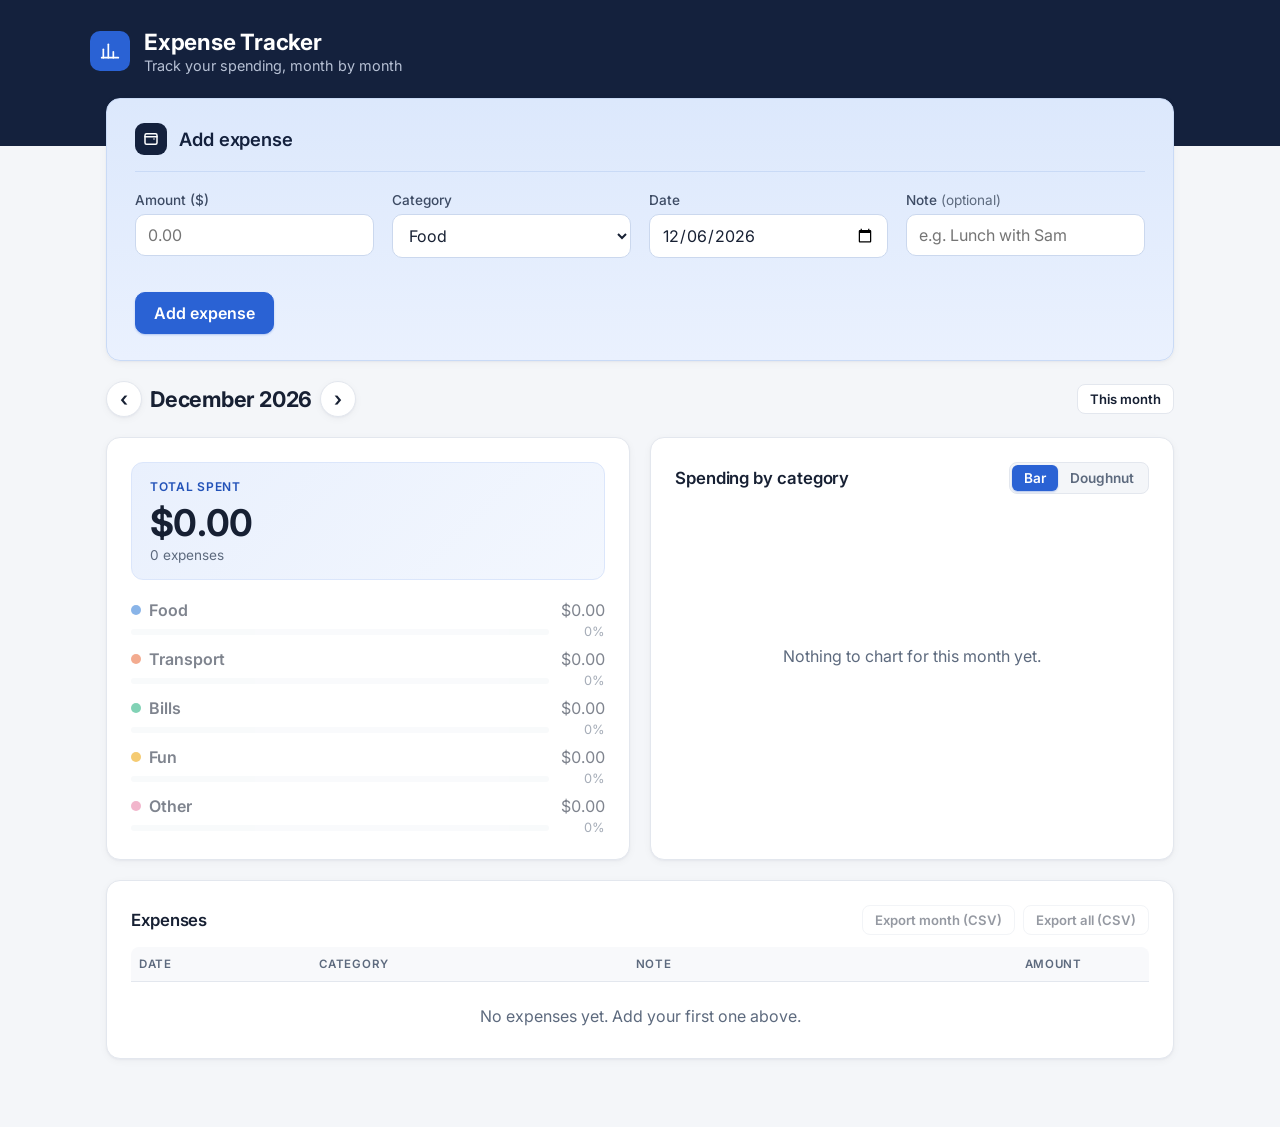
==== expenses/index.html @ 23d6e09b "Add the Expense Tracker to the portfolio Adds a featured project card with a screenshot, and the bui" ====
<!doctype html>
<html lang="en">
  <head>
    <meta charset="UTF-8" />
    <meta name="viewport" content="width=device-width, initial-scale=1.0" />
    <title>Expense Tracker</title>
    <link rel="preconnect" href="https://fonts.googleapis.com" />
    <link rel="preconnect" href="https://fonts.gstatic.com" crossorigin />
    <link
      href="https://fonts.googleapis.com/css2?family=Inter:wght@400;500;600;700&display=swap"
      rel="stylesheet"
    />
    <script type="module" crossorigin src="./assets/index-Kgzw_HS0.js"></script>
    <link rel="stylesheet" crossorigin href="./assets/index-BFPLf8Fb.css">
  </head>
  <body>
    <header class="site-header">
      <div class="site-header-inner">
        <span class="brand-mark" aria-hidden="true">
          <svg viewBox="0 0 24 24" width="20" height="20" fill="none" stroke="currentColor" stroke-width="2" stroke-linecap="round" stroke-linejoin="round">
            <path d="M4 20V10" />
            <path d="M10 20V4" />
            <path d="M16 20v-7" />
            <path d="M22 20H2" />
          </svg>
        </span>
        <div>
          <h1>Expense Tracker</h1>
          <p class="tagline">Track your spending, month by month</p>
        </div>
      </div>
    </header>

    <main class="layout">
      <section class="card form-card" aria-labelledby="form-title">
        <div class="form-heading">
          <span class="form-icon" aria-hidden="true">
            <svg viewBox="0 0 24 24" width="18" height="18" fill="none" stroke="currentColor" stroke-width="2" stroke-linecap="round" stroke-linejoin="round">
              <path d="M4 7a2 2 0 0 1 2-2h12a2 2 0 0 1 2 2v10a2 2 0 0 1-2 2H6a2 2 0 0 1-2-2z" />
              <path d="M16 12h.01" />
              <path d="M4 9h16" />
            </svg>
          </span>
          <h2 id="form-title">Add expense</h2>
        </div>
        <form id="expense-form" novalidate>
          <div class="field">
            <label for="amount">Amount ($)</label>
            <input
              id="amount"
              name="amount"
              type="text"
              inputmode="decimal"
              autocomplete="off"
              placeholder="0.00"
              aria-describedby="amount-error"
            />
            <p class="field-error" id="amount-error" aria-live="polite"></p>
          </div>

          <div class="field">
            <label for="category">Category</label>
            <select id="category" name="category" aria-describedby="category-error"></select>
            <p class="field-error" id="category-error" aria-live="polite"></p>
          </div>

          <div class="field">
            <label for="date">Date</label>
            <input id="date" name="date" type="date" aria-describedby="date-error" />
            <p class="field-error" id="date-error" aria-live="polite"></p>
          </div>

          <div class="field">
            <label for="note">Note <span class="optional">(optional)</span></label>
            <input
              id="note"
              name="note"
              type="text"
              maxlength="200"
              autocomplete="off"
              placeholder="e.g. Lunch with Sam"
              aria-describedby="note-error"
            />
            <p class="field-error" id="note-error" aria-live="polite"></p>
          </div>

          <div class="form-actions">
            <button type="submit" class="btn btn-primary" id="submit-btn">Add expense</button>
            <button type="button" class="btn" id="cancel-edit" hidden>Cancel</button>
          </div>
        </form>
      </section>

      <nav class="month-bar" aria-label="Choose month">
        <button type="button" class="btn btn-icon" id="prev-month" aria-label="Previous month">‹</button>
        <h2 class="month-label" id="month-label" aria-live="polite"></h2>
        <button type="button" class="btn btn-icon" id="next-month" aria-label="Next month">›</button>
        <button type="button" class="btn btn-small" id="this-month">This month</button>
      </nav>

      <div class="overview">
        <section class="card summary-card" aria-labelledby="summary-title">
          <h2 id="summary-title" class="visually-hidden">Totals</h2>
          <div class="summary-hero">
            <p class="summary-label">Total spent</p>
            <p class="summary-total" id="month-total">$0.00</p>
            <p class="summary-count muted" id="month-count"></p>
          </div>
          <ul class="category-totals" id="category-totals"></ul>
        </section>

        <section class="card chart-card" aria-labelledby="chart-title">
          <div class="card-header">
            <h2 id="chart-title">Spending by category</h2>
            <div class="segmented" role="group" aria-label="Chart type">
              <button type="button" class="segment" data-chart-type="bar" aria-pressed="true">Bar</button>
              <button type="button" class="segment" data-chart-type="doughnut" aria-pressed="false">Doughnut</button>
            </div>
          </div>
          <div class="chart-box">
            <canvas id="spending-chart" role="img" aria-label="Spending by category chart"></canvas>
            <p class="chart-empty muted" id="chart-empty" hidden>Nothing to chart for this month yet.</p>
          </div>
        </section>
      </div>

      <section class="card list-card" aria-labelledby="list-title">
        <div class="card-header">
          <h2 id="list-title">Expenses</h2>
          <div class="export-actions">
            <button type="button" class="btn btn-small" id="export-month">Export month (CSV)</button>
            <button type="button" class="btn btn-small" id="export-all">Export all (CSV)</button>
          </div>
        </div>
        <div class="table-wrap">
          <table class="expense-table">
            <thead>
              <tr>
                <th scope="col">Date</th>
                <th scope="col">Category</th>
                <th scope="col">Note</th>
                <th scope="col" class="num">Amount</th>
                <th scope="col"><span class="visually-hidden">Actions</span></th>
              </tr>
            </thead>
            <tbody id="expense-rows"></tbody>
          </table>
        </div>
        <p class="empty-state" id="empty-state" hidden></p>
      </section>
    </main>

  </body>
</html>
---- expenses/assets/index-BFPLf8Fb.css ----
:root{--bg:#f4f6f9;--surface:#fff;--surface-sunken:#f8f9fb;--text:#172033;--muted:#5d6a7e;--border:#e3e7ee;--accent:#2a62d4;--accent-hover:#2252b8;--accent-soft:#e9f0fd;--accent-text:#fff;--header:#14213d;--danger:#c4372f;--radius:14px;--shadow:0 1px 2px #1018280a, 0 2px 8px #1018280a;-webkit-font-smoothing:antialiased;color:var(--text);background:var(--bg);font-family:Inter,system-ui,-apple-system,Segoe UI,Roboto,sans-serif}*,:before,:after{box-sizing:border-box}body{background:var(--bg);margin:0}.site-header{background:var(--header);color:#fff;padding:28px 16px 72px}.site-header-inner{align-items:center;gap:14px;max-width:1100px;margin:0 auto;display:flex}.brand-mark{background:var(--accent);color:#fff;border-radius:10px;flex:none;place-items:center;width:40px;height:40px;display:grid}.site-header h1{letter-spacing:-.01em;margin:0;font-size:1.4rem;font-weight:700}.tagline{color:#b6c0d4;margin:2px 0 0;font-size:.9rem}.layout{max-width:1100px;margin:-48px auto 0;padding:0 16px 48px}h2{letter-spacing:-.005em;margin:0 0 16px;font-size:1.05rem;font-weight:600}.card{background:var(--surface);border:1px solid var(--border);border-radius:var(--radius);box-shadow:var(--shadow);min-width:0;margin-bottom:20px;padding:24px}.form-card{--form-line:#c9daf6;border-color:var(--form-line);background:linear-gradient(#dce8fc 0%,#eaf1fe 100%);padding:24px 28px 26px}.form-heading{border-bottom:1px solid var(--form-line);align-items:center;gap:12px;margin-bottom:20px;padding-bottom:16px;display:flex}.form-heading h2{color:var(--header);margin:0;font-size:1.15rem}.form-card label{color:#3d4b64}.form-card input,.form-card select{background:var(--surface);border-color:#cbd8ee}.form-card input:hover,.form-card select:hover{border-color:#aebfdf}.form-icon{background:var(--header);color:#fff;border-radius:9px;flex:none;place-items:center;width:32px;height:32px;display:grid}#expense-form{grid-template-columns:repeat(auto-fit,minmax(180px,1fr));align-items:start;gap:2px 18px;display:grid}@media (width>=860px){#expense-form{grid-template-columns:repeat(4,minmax(0,1fr))}}.field{flex-direction:column;gap:6px;display:flex}label{color:var(--muted);font-size:.85rem;font-weight:500}.optional{color:var(--muted);font-weight:400}input,select{font:inherit;border:1px solid var(--border);background:var(--surface-sunken);color:var(--text);border-radius:10px;width:100%;min-width:0;padding:10px 12px;transition:border-color .15s,box-shadow .15s,background-color .15s}input:hover,select:hover{border-color:#cfd6e1}input:focus-visible,select:focus-visible{background:var(--surface);border-color:var(--accent);outline:none;box-shadow:0 0 0 3px #2a62d42e}.btn:focus-visible{outline:2px solid var(--accent);outline-offset:2px}input[aria-invalid=true],select[aria-invalid=true]{border-color:var(--danger);box-shadow:0 0 0 3px #c4372f1f}.field-error{color:var(--danger);min-height:1.2em;margin:0;font-size:.85rem}.form-actions{grid-column:1/-1;gap:10px;margin-top:10px;display:flex}.btn{font:inherit;border:1px solid var(--border);background:var(--surface);color:var(--text);cursor:pointer;border-radius:10px;padding:10px 18px;font-weight:600;transition:background-color .15s,border-color .15s,box-shadow .15s}.btn:hover{background:var(--surface-sunken);border-color:#cfd6e1}.btn-primary{background:var(--accent);border-color:var(--accent);color:var(--accent-text);box-shadow:0 1px 2px #2a62d44d}.btn-primary:hover{background:var(--accent-hover);border-color:var(--accent-hover)}.btn-small{border-radius:8px;padding:6px 12px;font-size:.82rem}.btn-danger{color:var(--danger)}.btn-danger:hover{background:#fdf1f0;border-color:#f1cdca}.month-bar{flex-wrap:wrap;align-items:center;gap:8px;margin:8px 0 20px;display:flex}.month-label{letter-spacing:-.01em;text-align:center;min-width:11ch;margin:0;font-size:1.35rem;font-weight:700}.btn-icon{width:36px;height:36px;box-shadow:var(--shadow);border-radius:50%;padding:0;font-size:1.25rem;line-height:1}#this-month{margin-left:auto}.overview{grid-template-columns:repeat(auto-fit,minmax(280px,1fr));gap:20px;margin-bottom:20px;display:grid}.overview .card{margin-bottom:0}.summary-hero{background:linear-gradient(135deg, var(--accent-soft), #f3f7fe);border:1px solid #dbe6fb;border-radius:12px;margin-bottom:20px;padding:16px 18px}.summary-label{color:var(--accent-hover);text-transform:uppercase;letter-spacing:.06em;margin:0;font-size:.75rem;font-weight:600}.summary-total{letter-spacing:-.02em;font-variant-numeric:tabular-nums;margin:6px 0 2px;font-size:2.3rem;font-weight:700}.summary-count{margin:0;font-size:.85rem}.category-totals{gap:10px;margin:0;padding:0;list-style:none;display:grid}.category-total{grid-template-columns:1fr auto;grid-template-areas:"name amount""bar share";align-items:center;gap:4px 12px;display:grid}.category-total.is-zero{opacity:.55}.category-name{grid-area:name;align-items:center;gap:8px;font-weight:600;display:flex}.dot{border-radius:50%;flex:none;width:10px;height:10px}.category-amount{text-align:right;font-variant-numeric:tabular-nums;grid-area:amount}.share-bar{background:var(--bg);border-radius:999px;grid-area:bar;height:6px;overflow:hidden}.share-bar>span{border-radius:999px;height:100%;display:block}.category-share{text-align:right;grid-area:share;min-width:4ch;font-size:.8rem}.card-header{flex-wrap:wrap;justify-content:space-between;align-items:center;gap:12px;margin-bottom:12px;display:flex}.card-header h2{margin:0}.segmented{border:1px solid var(--border);background:var(--bg);border-radius:8px;padding:2px;display:inline-flex}.segment{font:inherit;color:var(--muted);cursor:pointer;background:0 0;border:0;border-radius:6px;padding:5px 12px;font-size:.85rem;font-weight:600;transition:background-color .15s,color .15s}.segment:hover{color:var(--text)}.segment[aria-pressed=true]{background:var(--accent);color:var(--accent-text);box-shadow:0 1px 2px #2a62d459}.segment:focus-visible{outline:2px solid var(--accent);outline-offset:1px}.chart-box{height:300px;position:relative}.chart-box canvas[hidden]{display:none}.chart-empty{text-align:center;place-items:center;margin:0;display:grid;position:absolute;inset:0}.chart-empty[hidden]{display:none}.export-actions{flex-wrap:wrap;gap:8px;display:flex}.btn:disabled{opacity:.45;cursor:not-allowed}.btn:disabled:hover{background:var(--surface)}.table-wrap{overflow-x:auto}.expense-table{border-collapse:collapse;width:100%;font-size:.95rem}.expense-table th,.expense-table td{text-align:left;border-bottom:1px solid var(--border);vertical-align:middle;padding:10px 8px}.expense-table th{text-transform:uppercase;letter-spacing:.06em;color:var(--muted);background:var(--surface-sunken);font-size:.72rem;font-weight:600}.expense-table th:first-child{border-top-left-radius:8px}.expense-table th:last-child{border-top-right-radius:8px}.expense-table tbody tr{transition:background-color .12s}.expense-table tbody tr:hover td{background:var(--surface-sunken)}.expense-table .num{text-align:right;font-variant-numeric:tabular-nums;white-space:nowrap;font-weight:600}.expense-table .date{white-space:nowrap}.expense-table .note{overflow-wrap:anywhere}.expense-table .actions{text-align:right;white-space:nowrap}.expense-table .actions .btn+.btn{margin-left:6px}.expense-table tr.is-editing td,.expense-table tbody tr.is-editing:hover td{background:var(--accent-soft)}.muted{color:var(--muted)}.badge{border:1px solid var(--border);background:var(--surface);white-space:nowrap;border-radius:999px;align-items:center;gap:6px;padding:2px 10px 2px 8px;font-size:.8rem;font-weight:500;display:inline-flex}.empty-state{color:var(--muted);text-align:center;margin:0;padding:24px 0 8px}.visually-hidden{clip:rect(0 0 0 0);white-space:nowrap;width:1px;height:1px;position:absolute;overflow:hidden}@media (width<=600px){.card{padding:16px}.form-card{padding:20px 18px}.summary-total{font-size:1.9rem}.month-label{min-width:0;font-size:1.15rem}.expense-table thead{clip:rect(0 0 0 0);width:1px;height:1px;position:absolute;overflow:hidden}.expense-table,.expense-table tbody{display:block}.expense-table tr{border-bottom:1px solid var(--border);grid-template-columns:1fr auto;grid-template-areas:"category amount""note note""date actions";align-items:center;gap:6px 12px;padding:12px 0;display:grid}.expense-table td{border:0;padding:0}.expense-table td:first-child{color:var(--muted);grid-area:date;font-size:.85rem}.expense-table td:nth-child(2){grid-area:category}.expense-table td:nth-child(3){grid-area:note}.expense-table td:nth-child(3).muted{display:none}.expense-table td:nth-child(4){grid-area:amount;font-weight:700}.expense-table td:nth-child(5){grid-area:actions}.site-header{padding:22px 16px 64px}.expense-table tbody tr:hover td{background:0 0}.expense-table tr.is-editing{background:var(--accent-soft);border-radius:8px;margin:0 -8px;padding:12px 8px}.expense-table tr.is-editing td{background:0 0}}
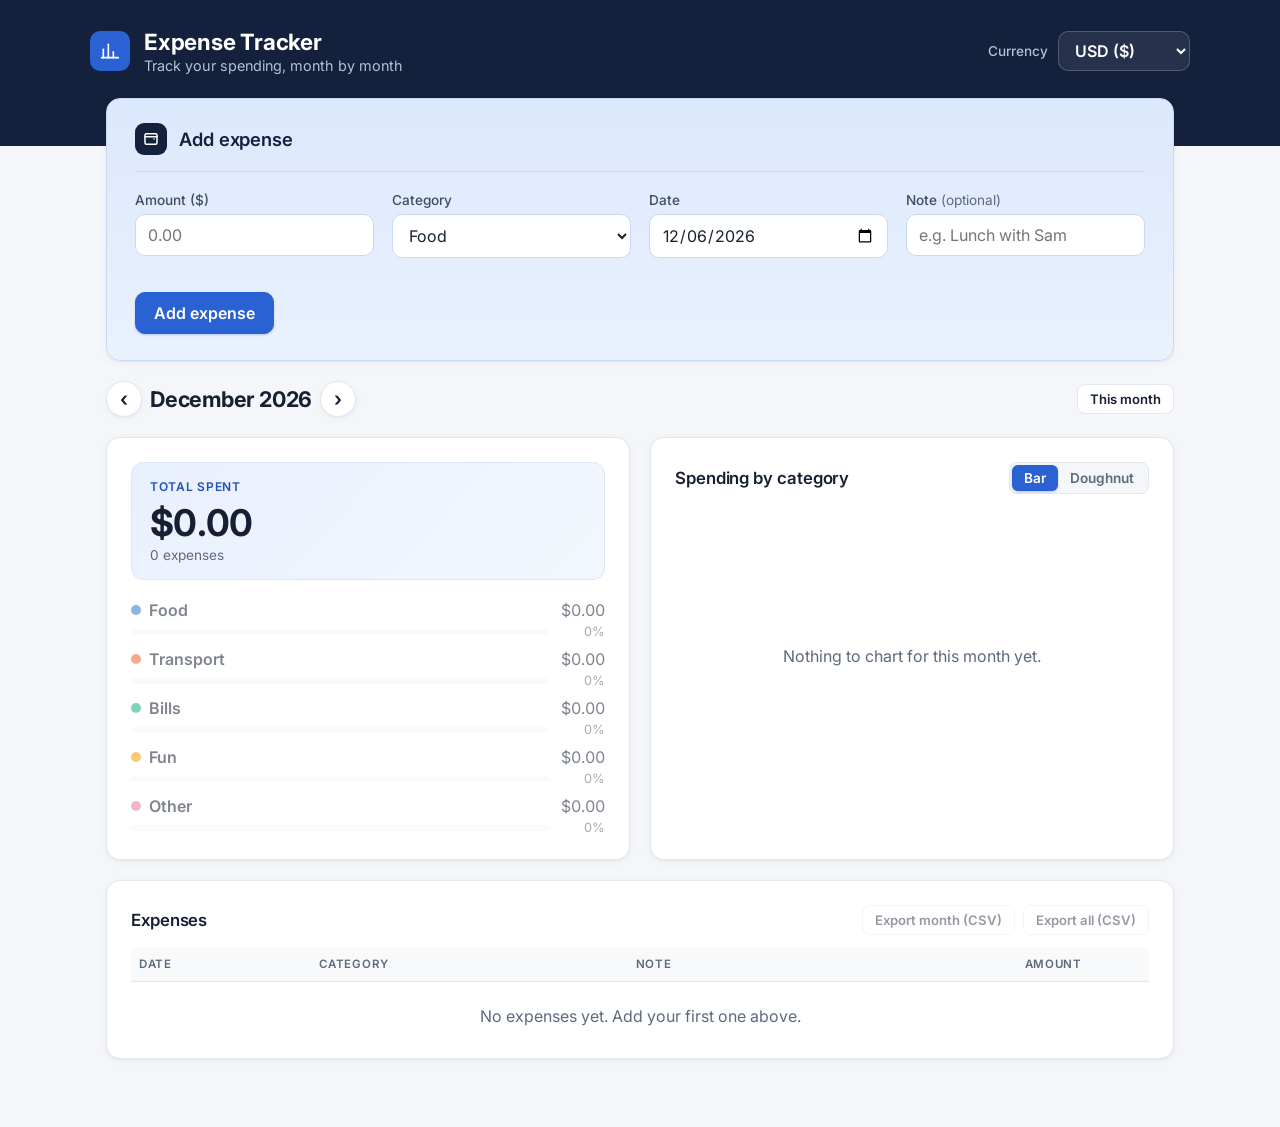
==== commit 5bcd8bff: "Let visitors choose the Expense Tracker's currency Co-Authored-By: Claude Opus 5.5 <noreply@anthropi" ====
--- a/expenses/index.html
+++ b/expenses/index.html
@@ -10,8 +10,8 @@
       href="https://fonts.googleapis.com/css2?family=Inter:wght@400;500;600;700&display=swap"
       rel="stylesheet"
     />
-    <script type="module" crossorigin src="./assets/index-Kgzw_HS0.js"></script>
-    <link rel="stylesheet" crossorigin href="./assets/index-BFPLf8Fb.css">
+    <script type="module" crossorigin src="./assets/index-CrX6tyb3.js"></script>
+    <link rel="stylesheet" crossorigin href="./assets/index-DfqRfkh4.css">
   </head>
   <body>
     <header class="site-header">
@@ -27,6 +27,10 @@
         <div>
           <h1>Expense Tracker</h1>
           <p class="tagline">Track your spending, month by month</p>
+        </div>
+        <div class="currency-picker">
+          <label for="currency">Currency</label>
+          <select id="currency" title="Changes the currency shown. Amounts are not converted."></select>
         </div>
       </div>
     </header>
@@ -45,7 +49,7 @@
         </div>
         <form id="expense-form" novalidate>
           <div class="field">
-            <label for="amount">Amount ($)</label>
+            <label for="amount">Amount (<span id="amount-symbol">$</span>)</label>
             <input
               id="amount"
               name="amount"
--- a/expenses/assets/index-DfqRfkh4.css
+++ b/expenses/assets/index-DfqRfkh4.css
@@ -0,0 +1 @@
+:root{--bg:#f4f6f9;--surface:#fff;--surface-sunken:#f8f9fb;--text:#172033;--muted:#5d6a7e;--border:#e3e7ee;--accent:#2a62d4;--accent-hover:#2252b8;--accent-soft:#e9f0fd;--accent-text:#fff;--header:#14213d;--danger:#c4372f;--radius:14px;--shadow:0 1px 2px #1018280a, 0 2px 8px #1018280a;-webkit-font-smoothing:antialiased;color:var(--text);background:var(--bg);font-family:Inter,system-ui,-apple-system,Segoe UI,Roboto,sans-serif}*,:before,:after{box-sizing:border-box}body{background:var(--bg);margin:0}.site-header{background:var(--header);color:#fff;padding:28px 16px 72px}.site-header-inner{align-items:center;gap:14px;max-width:1100px;margin:0 auto;display:flex}.brand-mark{background:var(--accent);color:#fff;border-radius:10px;flex:none;place-items:center;width:40px;height:40px;display:grid}.site-header h1{letter-spacing:-.01em;margin:0;font-size:1.4rem;font-weight:700}.tagline{color:#b6c0d4;margin:2px 0 0;font-size:.9rem}.currency-picker{align-items:center;gap:10px;margin-left:auto;display:flex}.currency-picker label{color:#b6c0d4;font-size:.85rem}.currency-picker select{color:#fff;cursor:pointer;background:#ffffff14;border-color:#fff3;width:auto;padding:8px 12px;font-weight:600}.currency-picker select:hover{border-color:#fff6}.currency-picker select:focus-visible{background:#ffffff1f;border-color:#fff;box-shadow:0 0 0 3px #fff3}.currency-picker option{color:var(--text);background:var(--surface)}.layout{max-width:1100px;margin:-48px auto 0;padding:0 16px 48px}h2{letter-spacing:-.005em;margin:0 0 16px;font-size:1.05rem;font-weight:600}.card{background:var(--surface);border:1px solid var(--border);border-radius:var(--radius);box-shadow:var(--shadow);min-width:0;margin-bottom:20px;padding:24px}.form-card{--form-line:#c9daf6;border-color:var(--form-line);background:linear-gradient(#dce8fc 0%,#eaf1fe 100%);padding:24px 28px 26px}.form-heading{border-bottom:1px solid var(--form-line);align-items:center;gap:12px;margin-bottom:20px;padding-bottom:16px;display:flex}.form-heading h2{color:var(--header);margin:0;font-size:1.15rem}.form-card label{color:#3d4b64}.form-card input,.form-card select{background:var(--surface);border-color:#cbd8ee}.form-card input:hover,.form-card select:hover{border-color:#aebfdf}.form-icon{background:var(--header);color:#fff;border-radius:9px;flex:none;place-items:center;width:32px;height:32px;display:grid}#expense-form{grid-template-columns:repeat(auto-fit,minmax(180px,1fr));align-items:start;gap:2px 18px;display:grid}@media (width>=860px){#expense-form{grid-template-columns:repeat(4,minmax(0,1fr))}}.field{flex-direction:column;gap:6px;display:flex}label{color:var(--muted);font-size:.85rem;font-weight:500}.optional{color:var(--muted);font-weight:400}input,select{font:inherit;border:1px solid var(--border);background:var(--surface-sunken);color:var(--text);border-radius:10px;width:100%;min-width:0;padding:10px 12px;transition:border-color .15s,box-shadow .15s,background-color .15s}input:hover,select:hover{border-color:#cfd6e1}input:focus-visible,select:focus-visible{background:var(--surface);border-color:var(--accent);outline:none;box-shadow:0 0 0 3px #2a62d42e}.btn:focus-visible{outline:2px solid var(--accent);outline-offset:2px}input[aria-invalid=true],select[aria-invalid=true]{border-color:var(--danger);box-shadow:0 0 0 3px #c4372f1f}.field-error{color:var(--danger);min-height:1.2em;margin:0;font-size:.85rem}.form-actions{grid-column:1/-1;gap:10px;margin-top:10px;display:flex}.btn{font:inherit;border:1px solid var(--border);background:var(--surface);color:var(--text);cursor:pointer;border-radius:10px;padding:10px 18px;font-weight:600;transition:background-color .15s,border-color .15s,box-shadow .15s}.btn:hover{background:var(--surface-sunken);border-color:#cfd6e1}.btn-primary{background:var(--accent);border-color:var(--accent);color:var(--accent-text);box-shadow:0 1px 2px #2a62d44d}.btn-primary:hover{background:var(--accent-hover);border-color:var(--accent-hover)}.btn-small{border-radius:8px;padding:6px 12px;font-size:.82rem}.btn-danger{color:var(--danger)}.btn-danger:hover{background:#fdf1f0;border-color:#f1cdca}.month-bar{flex-wrap:wrap;align-items:center;gap:8px;margin:8px 0 20px;display:flex}.month-label{letter-spacing:-.01em;text-align:center;min-width:11ch;margin:0;font-size:1.35rem;font-weight:700}.btn-icon{width:36px;height:36px;box-shadow:var(--shadow);border-radius:50%;padding:0;font-size:1.25rem;line-height:1}#this-month{margin-left:auto}.overview{grid-template-columns:repeat(auto-fit,minmax(280px,1fr));gap:20px;margin-bottom:20px;display:grid}.overview .card{margin-bottom:0}.summary-hero{background:linear-gradient(135deg, var(--accent-soft), #f3f7fe);border:1px solid #dbe6fb;border-radius:12px;margin-bottom:20px;padding:16px 18px}.summary-label{color:var(--accent-hover);text-transform:uppercase;letter-spacing:.06em;margin:0;font-size:.75rem;font-weight:600}.summary-total{letter-spacing:-.02em;font-variant-numeric:tabular-nums;margin:6px 0 2px;font-size:2.3rem;font-weight:700}.summary-count{margin:0;font-size:.85rem}.category-totals{gap:10px;margin:0;padding:0;list-style:none;display:grid}.category-total{grid-template-columns:1fr auto;grid-template-areas:"name amount""bar share";align-items:center;gap:4px 12px;display:grid}.category-total.is-zero{opacity:.55}.category-name{grid-area:name;align-items:center;gap:8px;font-weight:600;display:flex}.dot{border-radius:50%;flex:none;width:10px;height:10px}.category-amount{text-align:right;font-variant-numeric:tabular-nums;grid-area:amount}.share-bar{background:var(--bg);border-radius:999px;grid-area:bar;height:6px;overflow:hidden}.share-bar>span{border-radius:999px;height:100%;display:block}.category-share{text-align:right;grid-area:share;min-width:4ch;font-size:.8rem}.card-header{flex-wrap:wrap;justify-content:space-between;align-items:center;gap:12px;margin-bottom:12px;display:flex}.card-header h2{margin:0}.segmented{border:1px solid var(--border);background:var(--bg);border-radius:8px;padding:2px;display:inline-flex}.segment{font:inherit;color:var(--muted);cursor:pointer;background:0 0;border:0;border-radius:6px;padding:5px 12px;font-size:.85rem;font-weight:600;transition:background-color .15s,color .15s}.segment:hover{color:var(--text)}.segment[aria-pressed=true]{background:var(--accent);color:var(--accent-text);box-shadow:0 1px 2px #2a62d459}.segment:focus-visible{outline:2px solid var(--accent);outline-offset:1px}.chart-box{height:300px;position:relative}.chart-box canvas[hidden]{display:none}.chart-empty{text-align:center;place-items:center;margin:0;display:grid;position:absolute;inset:0}.chart-empty[hidden]{display:none}.export-actions{flex-wrap:wrap;gap:8px;display:flex}.btn:disabled{opacity:.45;cursor:not-allowed}.btn:disabled:hover{background:var(--surface)}.table-wrap{overflow-x:auto}.expense-table{border-collapse:collapse;width:100%;font-size:.95rem}.expense-table th,.expense-table td{text-align:left;border-bottom:1px solid var(--border);vertical-align:middle;padding:10px 8px}.expense-table th{text-transform:uppercase;letter-spacing:.06em;color:var(--muted);background:var(--surface-sunken);font-size:.72rem;font-weight:600}.expense-table th:first-child{border-top-left-radius:8px}.expense-table th:last-child{border-top-right-radius:8px}.expense-table tbody tr{transition:background-color .12s}.expense-table tbody tr:hover td{background:var(--surface-sunken)}.expense-table .num{text-align:right;font-variant-numeric:tabular-nums;white-space:nowrap;font-weight:600}.expense-table .date{white-space:nowrap}.expense-table .note{overflow-wrap:anywhere}.expense-table .actions{text-align:right;white-space:nowrap}.expense-table .actions .btn+.btn{margin-left:6px}.expense-table tr.is-editing td,.expense-table tbody tr.is-editing:hover td{background:var(--accent-soft)}.muted{color:var(--muted)}.badge{border:1px solid var(--border);background:var(--surface);white-space:nowrap;border-radius:999px;align-items:center;gap:6px;padding:2px 10px 2px 8px;font-size:.8rem;font-weight:500;display:inline-flex}.empty-state{color:var(--muted);text-align:center;margin:0;padding:24px 0 8px}.visually-hidden{clip:rect(0 0 0 0);white-space:nowrap;width:1px;height:1px;position:absolute;overflow:hidden}@media (width<=600px){.card{padding:16px}.form-card{padding:20px 18px}.site-header-inner{flex-wrap:wrap}.currency-picker label{clip:rect(0 0 0 0);width:1px;height:1px;position:absolute;overflow:hidden}.summary-total{font-size:1.9rem}.month-label{min-width:0;font-size:1.15rem}.expense-table thead{clip:rect(0 0 0 0);width:1px;height:1px;position:absolute;overflow:hidden}.expense-table,.expense-table tbody{display:block}.expense-table tr{border-bottom:1px solid var(--border);grid-template-columns:1fr auto;grid-template-areas:"category amount""note note""date actions";align-items:center;gap:6px 12px;padding:12px 0;display:grid}.expense-table td{border:0;padding:0}.expense-table td:first-child{color:var(--muted);grid-area:date;font-size:.85rem}.expense-table td:nth-child(2){grid-area:category}.expense-table td:nth-child(3){grid-area:note}.expense-table td:nth-child(3).muted{display:none}.expense-table td:nth-child(4){grid-area:amount;font-weight:700}.expense-table td:nth-child(5){grid-area:actions}.site-header{padding:22px 16px 64px}.expense-table tbody tr:hover td{background:0 0}.expense-table tr.is-editing{background:var(--accent-soft);border-radius:8px;margin:0 -8px;padding:12px 8px}.expense-table tr.is-editing td{background:0 0}}
